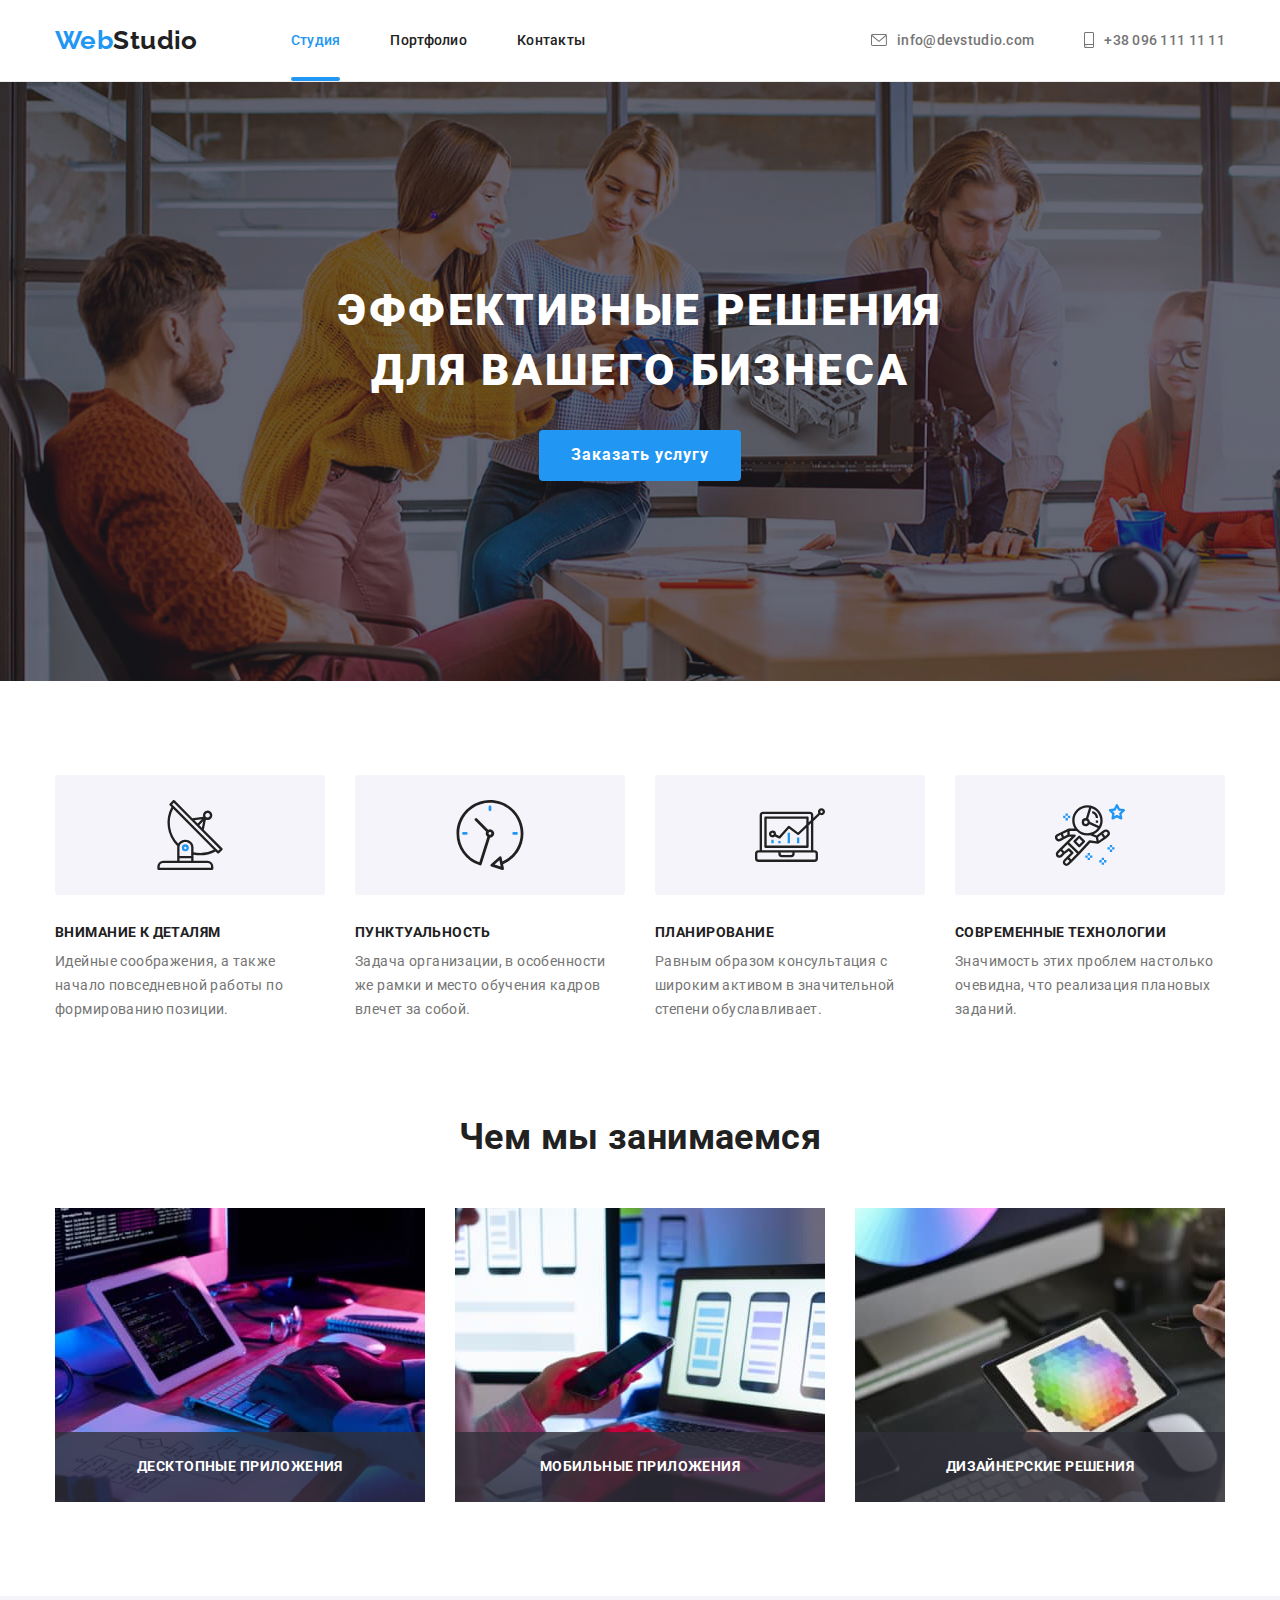
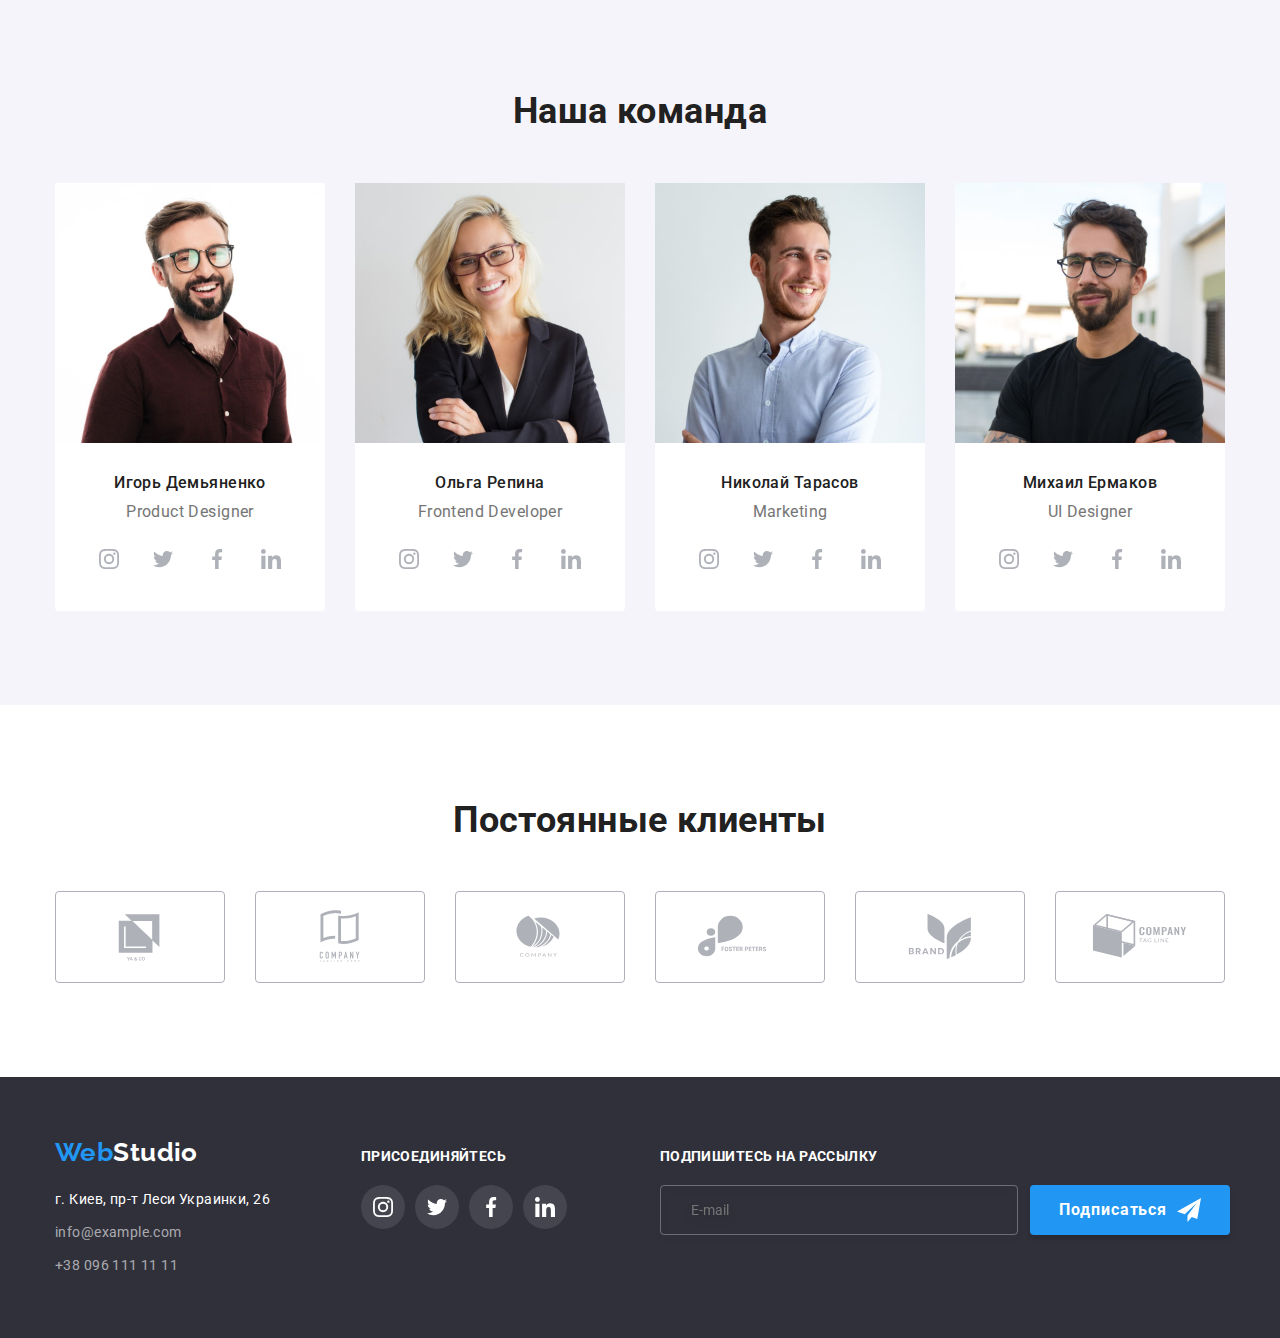
==== index.html @ add2d368 "add changes" ====
<!DOCTYPE html>
<html lang="ru">
	<head>
		<meta charset="UTF-8" />
		<meta http-equiv="X-UA-Compatible" content="IE=edge" />
		<meta name="viewport" content="width=device-width, initial-scale=1.0" />
		<title>WebStudio</title>

		<!-- Шрифти -->

		<link rel="preconnect" href="https://fonts.googleapis.com" />
		<link rel="preconnect" href="https://fonts.gstatic.com" crossorigin />
		<link
			href="https://fonts.googleapis.com/css2?family=Raleway:wght@700&family=Roboto:wght@400;500;700;900&display=swap"
			rel="stylesheet"
		/>
		<!--Нормалізація стилів  -->

		<link
			rel="stylesheet"
			href="https://cdnjs.cloudflare.com/ajax/libs/modern-normalize/1.1.0/modern-normalize.min.css"
		/>

		<!-- Кастомні стилі -->

		<link rel="stylesheet" href="./css/styles.css" />
	</head>

	<body>
		<!-- Шапка сторінки -->

		<header class="header">
			<div class="container header-container">
				<nav class="header-nav">
					<!-- Логотип -->

					<a class="logo link" href="./index.html"><span class="logo-accent">Web</span>Studio</a>

					<!-- Навігація на інші сторінки -->

					<ul class="nav-list list">
						<li class="nav-item">
							<a class="header-link current-link link" href="./index.html">Студия</a>
						</li>
						<li class="nav-item">
							<a class="header-link link" href="./portfolio.html">Портфолио</a>
						</li>
						<li class="nav-item">
							<a class="header-link link" href="Контакты">Контакты</a>
						</li>
					</ul>
				</nav>

				<!-- Контакти -->

				<ul class="contacts-list list">
					<li class="contacts-list-item">
						<a class="contact-link link" href="mailto:info@devstudio.com">
							<svg class="icon-mail">
								<use href="./images/icons.svg#icon-envelope"></use>
							</svg>
							info@devstudio.com
						</a>
					</li>
					<li class="contacts-list-item">
						<a class="contact-link link" href="tel:+380961111111">
							<svg class="icon-phone">
								<use href="./images/icons.svg#icon-smartphone"></use>
							</svg>
							+38 096 111 11 11
						</a>
					</li>
				</ul>
			</div>
		</header>

		<!-- Унікальний контент сторінки -->

		<main>
			<!-- Секція Герой -->

			<section class="section hero">
				<div class="container">
					<h1 class="hero-title">Эффективные решения для вашего бизнеса</h1>
					<button class="hero-button" type="button" data-modal-open>Заказать услугу</button>
				</div>
			</section>

			<!--Секція Переваги -->

			<section class="section benefits">
				<div class="container">
					<h2 class="visually-hidden">Преимущества</h2>
					<ul class="benefits-list card-set list">
						<li class="benefits-list-item card-set-item icon-antenna">
							<h3 class="benefits-title">Внимание к деталям</h3>
							<p class="benefits-text">
								Идейные соображения, а также начало повседневной работы по формированию позиции.
							</p>
						</li>
						<li class="benefits-list-item card-set-item icon-clock">
							<h3 class="benefits-title">Пунктуальность</h3>
							<p class="benefits-text">
								Задача организации, в особенности же рамки и место обучения кадров влечет за собой.
							</p>
						</li>
						<li class="benefits-list-item card-set-item icon-diagram">
							<h3 class="benefits-title">Планирование</h3>
							<p class="benefits-text">
								Равным образом консультация с широким активом в значительной степени обуславливает.
							</p>
						</li>
						<li class="benefits-list-item card-set-item icon-astronaut">
							<h3 class="benefits-title">Современные технологии</h3>
							<p class="benefits-text">
								Значимость этих проблем настолько очевидна, что реализация плановых заданий.
							</p>
						</li>
					</ul>
				</div>
			</section>

			<!--Секція Наша робота -->

			<section class="section job">
				<div class="container">
					<h2 class="section-title">Чем мы занимаемся</h2>
					<ul class="job-list card-set list">
						<li class="job-list-item card-set-item">
							<div class="job-card">
								<img src="./images/job/img.jpg" alt="Верстка" width="370" height="294" />
								<p class="title">Десктопные приложения</p>
							</div>
						</li>
						<li class="job-list-item card-set-item">
							<div class="job-card">
								<img src="./images/job/img-1.jpg" alt="Дизайн" width="370" height="294" />
								<p class="title">Мобильные приложения</p>
							</div>
						</li>
						<li class="job-list-item card-set-item">
							<div class="job-card">
								<img src="./images/job/img-2.jpg" alt="Оформление" width="370" height="294" />
								<p class="title">Дизайнерские решения</p>
							</div>
						</li>
					</ul>
				</div>
			</section>

			<!-- Секція Наша команда -->

			<section class="section team">
				<div class="container">
					<h2 class="section-title">Наша команда</h2>
					<ul class="team-list card-set list">
						<li class="team-list-item card-set-item">
							<div class="card">
								<img class="team-img" src="./images/teams/img-3.jpg" alt="Игорь Демьяненко" width="270" height="260" />
								<div class="card-content">
									<h3 class="team-member">Игорь Демьяненко</h3>
									<p class="team-position">Product Designer</p>
									<ul class="networks-list list">
										<li class="networks-item">
											<a
												class="social-link link"
												href="https://www.instagram.com"
												aria-label="instagram"
												target="_blank"
												rel="noreferrer noopener"
											>
												<svg class="social-icon" width="20" height="20">
													<use href="./images/icons.svg#icon-instagram"></use>
												</svg>
											</a>
										</li>
										<li class="networks-item">
											<a
												class="social-link link"
												href="https://www.twitter.com"
												aria-label="twitter"
												target="_blank"
												rel="noreferrer noopener"
											>
												<svg class="social-icon" width="20" height="20">
													<use href="./images/icons.svg#icon-twitter"></use>
												</svg>
											</a>
										</li>
										<li class="networks-item">
											<a
												class="social-link link"
												href="https://www.facebook.com"
												aria-label="facebook"
												target="_blank"
												rel="noreferrer noopener"
											>
												<svg class="social-icon" width="20" height="20">
													<use href="./images/icons.svg#icon-facebook"></use>
												</svg>
											</a>
										</li>
										<li class="networks-item">
											<a
												class="social-link link"
												href="https://www.linkedin.com"
												aria-label="linkedin"
												target="_blank"
												rel="noreferrer noopener"
											>
												<svg class="social-icon" width="20" height="20">
													<use href="./images/icons.svg#icon-linkedin"></use>
												</svg>
											</a>
										</li>
									</ul>
								</div>
							</div>
						</li>

						<li class="team-list-item card-set-item">
							<div class="card">
								<div class="card-photo">
									<img src="./images/teams/img-4.jpg" alt="Ольга Репина" width="270" height="260" />
								</div>
								<div class="card-content">
									<h3 class="team-member">Ольга Репина</h3>
									<p class="team-position">Frontend Developer</p>
									<ul class="networks-list list">
										<li class="networks-item">
											<a
												class="social-link link"
												href="https://www.instagram.com"
												aria-label="instagram"
												target="_blank"
												rel="noreferrer noopener"
											>
												<svg class="social-icon" width="20" height="20">
													<use href="./images/icons.svg#icon-instagram"></use>
												</svg>
											</a>
										</li>
										<li class="networks-item">
											<a
												class="social-link link"
												href="https://www.twitter.com"
												aria-label="twitter"
												target="_blank"
												rel="noreferrer noopener"
											>
												<svg class="social-icon" width="20" height="20">
													<use href="./images/icons.svg#icon-twitter"></use>
												</svg>
											</a>
										</li>
										<li class="networks-item">
											<a
												class="social-link link"
												href="https://www.facebook.com"
												aria-label="facebook"
												target="_blank"
												rel="noreferrer noopener"
											>
												<svg class="social-icon" width="20" height="20">
													<use href="./images/icons.svg#icon-facebook"></use>
												</svg>
											</a>
										</li>
										<li class="networks-item">
											<a
												class="social-link link"
												href="https://www.linkedin.com"
												aria-label="linkedin"
												target="_blank"
												rel="noreferrer noopener"
											>
												<svg class="social-icon" width="20" height="20">
													<use href="./images/icons.svg#icon-linkedin"></use>
												</svg>
											</a>
										</li>
									</ul>
								</div>
							</div>
						</li>

						<li class="team-list-item card-set-item">
							<div class="card">
								<div class="card-photo">
									<img src="./images/teams/img-5.jpg" alt="Николай Тарасов" width="270" height="260" />
								</div>
								<div class="card-content">
									<h3 class="team-member">Николай Тарасов</h3>
									<p class="team-position">Marketing</p>
									<ul class="networks-list list">
										<li class="networks-item">
											<a
												class="social-link link"
												href="https://www.instagram.com"
												aria-label="instagram"
												target="_blank"
												rel="noreferrer noopener"
											>
												<svg class="social-icon" width="20" height="20">
													<use href="./images/icons.svg#icon-instagram"></use>
												</svg>
											</a>
										</li>
										<li class="networks-item">
											<a
												class="social-link link"
												href="https://www.twitter.com"
												aria-label="twitter"
												target="_blank"
												rel="noreferrer noopener"
											>
												<svg class="social-icon" width="20" height="20">
													<use href="./images/icons.svg#icon-twitter"></use>
												</svg>
											</a>
										</li>
										<li class="networks-item">
											<a
												class="social-link link"
												href="https://www.facebook.com"
												aria-label="facebook"
												target="_blank"
												rel="noreferrer noopener"
											>
												<svg class="social-icon" width="20" height="20">
													<use href="./images/icons.svg#icon-facebook"></use>
												</svg>
											</a>
										</li>
										<li class="networks-item">
											<a
												class="social-link link"
												href="https://www.linkedin.com"
												aria-label="linkedin"
												target="_blank"
												rel="noreferrer noopener"
											>
												<svg class="social-icon" width="20" height="20">
													<use href="./images/icons.svg#icon-linkedin"></use>
												</svg>
											</a>
										</li>
									</ul>
								</div>
							</div>
						</li>

						<li class="team-list-item card-set-item">
							<div class="card">
								<div class="card-photo">
									<img src="./images/teams/img-6.jpg" alt="Михаил Ермаков" width="270" height="260" />
								</div>
								<div class="card-content">
									<h3 class="team-member">Михаил Ермаков</h3>
									<p class="team-position">UI Designer</p>
									<ul class="networks-list list">
										<li class="networks-item">
											<a
												class="social-link link"
												href="https://www.instagram.com"
												aria-label="instagram"
												target="_blank"
												rel="noreferrer noopener"
											>
												<svg class="social-icon" width="20" height="20">
													<use href="./images/icons.svg#icon-instagram"></use>
												</svg>
											</a>
										</li>
										<li class="networks-item">
											<a
												class="social-link link"
												href="https://www.twitter.com"
												aria-label="twitter"
												target="_blank"
												rel="noreferrer noopener"
											>
												<svg class="social-icon" width="20" height="20">
													<use href="./images/icons.svg#icon-twitter"></use>
												</svg>
											</a>
										</li>
										<li class="networks-item">
											<a
												class="social-link link"
												href="https://www.facebook.com"
												aria-label="facebook"
												target="_blank"
												rel="noreferrer noopener"
											>
												<svg class="social-icon" width="20" height="20">
													<use href="./images/icons.svg#icon-facebook"></use>
												</svg>
											</a>
										</li>
										<li class="networks-item">
											<a
												class="social-link link"
												href="https://www.linkedin.com"
												aria-label="linkedin"
												target="_blank"
												rel="noreferrer noopener"
											>
												<svg class="social-icon" width="20" height="20">
													<use href="./images/icons.svg#icon-linkedin"></use>
												</svg>
											</a>
										</li>
									</ul>
								</div>
							</div>
						</li>
					</ul>
				</div>
			</section>
		</main>

		<!-- Секція Постійні клієнти -->

		<section class="section clients">
			<div class="container">
				<h2 class="section-title">Постоянные клиенты</h2>
				<ul class="clients-list card-set list">
					<li class="clients-list-item card-set-item">
						<a class="clients-link link" href="">
							<svg class="clients-icon" width="106px" height="60px">
								<use href="./images/icons.svg#icon-Logo"></use>
							</svg>
						</a>
					</li>
					<li class="clients-list-item card-set-item">
						<a class="clients-link link" href="">
							<svg class="clients-icon" width="106px" height="60px">
								<use href="./images/icons.svg#icon-Logo-1"></use>
							</svg>
						</a>
					</li>
					<li class="clients-list-item card-set-item">
						<a class="clients-link link" href="">
							<svg class="clients-icon" width="106px" height="60px">
								<use href="./images/icons.svg#icon-Logo-2"></use>
							</svg>
						</a>
					</li>
					<li class="clients-list-item card-set-item">
						<a class="clients-link link" href="">
							<svg class="clients-icon" width="106px" height="60px">
								<use href="./images/icons.svg#icon-Logo-3"></use>
							</svg>
						</a>
					</li>
					<li class="clients-list-item card-set-item">
						<a class="clients-link link" href="">
							<svg class="clients-icon" width="106px" height="60px">
								<use href="./images/icons.svg#icon-Logo-4"></use>
							</svg>
						</a>
					</li>
					<li class="clients-list-item card-set-item">
						<a class="clients-link link" href="">
							<svg class="clients-icon" width="106px" height="60px">
								<use href="./images/icons.svg#icon-Logo-5"></use>
							</svg>
						</a>
					</li>
				</ul>
			</div>
		</section>

		<!-- Підвал -->

		<footer class="footer">
			<div class="container footer-container">
				<div class="address-container">
					<a class="logo link" href="./index.html"><span class="logo-accent">Web</span>Studio</a>

					<!-- Адреса -->

					<address>
						<ul class="footer-list link">
							<li class="footer-list-item">
								<a class="address map link" href="https://bit.ly/3pXMvUd" target="_blank" rel="noopener noreferrer"
									>г. Киев, пр-т Леси Украинки, 26</a
								>
							</li>

							<!-- Контакти -->

							<li class="footer-list-item">
								<a class="address-contact link" href="mailto:info@devstudio.com">info@example.com</a>
							</li>
							<li class="footer-list-item">
								<a class="address-contact link" href="tel:+380961111111">+38 096 111 11 11</a>
							</li>
						</ul>
					</address>
				</div>

				<div class="social-container">
					<p class="footer-title">присоединяйтесь</p>
					<ul class="networks-list list">
						<li class="networks-item">
							<a
								class="footer-social-link link"
								href="https://www.instagram.com"
								aria-label="instagram"
								target="_blank"
								rel="noreferrer noopener"
							>
								<svg class="footer-social-icon" width="20" height="20">
									<use href="./images/icons.svg#icon-instagram"></use>
								</svg>
							</a>
						</li>
						<li class="networks-item">
							<a
								class="footer-social-link link"
								href="https://www.twitter.com"
								aria-label="twitter"
								target="_blank"
								rel="noreferrer noopener"
							>
								<svg class="footer-social-icon" width="20" height="20">
									<use href="./images/icons.svg#icon-twitter"></use>
								</svg>
							</a>
						</li>
						<li class="networks-item">
							<a
								class="footer-social-link link"
								href="https://www.facebook.com"
								aria-label="facebook"
								target="_blank"
								rel="noreferrer noopener"
							>
								<svg class="footer-social-icon" width="20" height="20">
									<use href="./images/icons.svg#icon-facebook"></use>
								</svg>
							</a>
						</li>
						<li class="networks-item">
							<a
								class="footer-social-link link"
								href="https://www.linkedin.com"
								aria-label="linkedin"
								target="_blank"
								rel="noreferrer noopener"
							>
								<svg class="footer-social-icon" width="20" height="20">
									<use href="./images/icons.svg#icon-linkedin"></use>
								</svg>
							</a>
						</li>
					</ul>
				</div>

				<!-- Форма -->

				<form class="footer-form">
					<label for="email">
						<span class="label-title">Подпишитесь на рассылку</span>
					</label>
					<div class="subscribe">
						<input type="email" name="email" id="email" placeholder="E-mail" required class="footer-input" />

						<button type="submit" class="button-submit">
							Подписаться
							<svg class="icon-send" width="24px" height="24px">
								<use href="./images/icons.svg#icon-send"></use>
							</svg>
						</button>
					</div>
				</form>
			</div>
		</footer>

		<!-- Модальне вікно -->

		<div class="backdrop is-hidden" data-modal>
			<div class="modal">
				<button class="modal-close-btn" type="button" data-modal-close>
					<svg width="18" height="18">
						<use href="./images/icons.svg#close-button"></use>
					</svg>
				</button>

				<!-- Форма -->

				<form class="form-action" autocomplete="on">
					<strong class="form-title">Оставьте свои данные, мы вам перезвоним</strong>
					<ul class="form-list list">
						<li class="form-item">
							<label for="name"><span class="label">Имя</span></label>
							<input type="text" name="name" id="name" class="input" required autofocus />
							<svg class="input-icon"><use href="./images/icons.svg#icon-person"></use></svg>
						</li>
						<li class="form-item">
							<label for="tel"><span class="label">Телефон</span></label>
							<input type="tel" name="tel" id="tel" class="input" required />
							<svg class="input-icon"><use href="./images/icons.svg#icon-phone"></use></svg>
						</li>
						<li class="form-item">
							<label for="mail"><span class="label">Почта</span></label>
							<input type="email" name="email" id="mail" class="input" required />
							<svg class="input-icon"><use href="./images/icons.svg#icon-email"></use></svg>
						</li>
						<li class="form-item">
							<label for="comment"><span class="label">Комментарий</span></label>
							<textarea name="comment" id="comment" cols="30" rows="10" placeholder="Введите текст"></textarea>
						</li>
					</ul>
					<label class="label-check">
						<input type="checkbox" name="agreement" class="checkbox" required /><span class="agree"
							>Соглашаюсь с рассылкой и принимаю</span
						><a class="agreement-link link" href="">Условия договора</a>
					</label>
					<button type="submit" class="submit-button">Отправить</button>
				</form>
			</div>
		</div>

		<!-- Підключення скрипта -->

		<script src="./js/modal.js"></script>
	</body>
</html>
---- css/styles.css ----
:root {

    /* Кольори тексту */
    --primary-text-color: #757575;
    --title-text-color: #212121;
    --secondary-title-color: #ffffff;
    --footer-text-color: rgba(255, 255, 255, 0.6);
    /* Кольори фону */
    --background-color: #ffffff;
    --secondary-background-color: #f5f4fa;
    --third-background-color: #2f303a;

    /* Акцентні кольори */
    --accent-color: #2196f3;
    --accent-color-focus: #188ce8;

    /* Інше */

    --items: 4;
    --indent: 30px;
    
}


body {
    background-color: var(--background-color);
    color: var(--primary-text-color);

    font-size: 14px;
    font-family: 'Roboto', sans-serif;
    letter-spacing: 0.03em;

}

.container {
    margin-left: auto;
    margin-right: auto;
    padding-left: 15px;
    padding-right: 15px;
    width: 1200px;


}

.section {
    padding-top: 94px;
    padding-bottom: 94px;
}

.link {
    text-decoration: none;
}

.list,
.footer-list {
    margin: 0;
    padding: 0;

    list-style: none;
}

.visually-hidden {
    position: absolute;
    width: 1px;
    height: 1px;
    margin: -1px;
    border: 0;
    padding: 0;

    white-space: nowrap;
    clip-path: inset(100%);
    clip: rect(0 0 0 0);
    overflow: hidden;
}

/* reset */

h1,
h2,
h3,
p {
    margin-top: 0;
    margin-bottom: 0;
}


img {
    display: block;
    max-width: 100%;
    height: auto;
}


/* Сітка із застосуванням Flex-box */

.card-set {
    display: flex;
    flex-wrap: wrap;
    margin: calc(-1 * var(--indent) / 2);
}

.card-set-item {
    margin: calc(var(--indent) / 2);
    flex-basis: calc((100% - (var(--indent))*var(--items)) / var(--items));
}


/* Шапка сторінки */

.header-container {
    display: flex;
    align-items: center;
}


.header {
    background-color: var(--background-color);
    outline: 1px solid #ECECEC;
}

.logo {
    margin-right: 93px;
    color: var(--title-text-color);

    font-family: 'Raleway', sans-serif;
    font-weight: 700;
    font-size: 26px;
    line-height: 1.2;
}

.logo-accent {
    color: var(--accent-color);
}

/* Навігація на інші сторінки */

.header-nav {
    display: flex;
    align-items: center;
}

.nav-list {
    display: flex;
}

.nav-item:not(:last-child) {
    margin-right: 50px;
}

.header-link {
    display: block;
    padding-top: 32px;
    padding-bottom: 32px;
    color: var(--title-text-color);
    font-weight: 500;
    line-height: 1.2;
    letter-spacing: 0.02em;

    transition-property: color;
    transition-duration: 250ms;
    transition-timing-function: cubic-bezier(0.4, 0, 0.2, 1);
}

.header-link:hover,
.header-link:focus {
    color: var(--accent-color);
}

/* АКЦЕНТНІ ЛІНІЇ */


.current-link {
    position: relative;
    display: flex;
    align-items: center;
    color: var(--accent-color);
}

.current-link::before {
    content: '';
    position: absolute;
    display: inline-block;
    left: 0;
    bottom: 0;
    width: 100%;
    height: 4px;

    background-color: var(--accent-color);
    border-radius: 2px;
}

/* Контакти */

.contacts-list {
    display: flex;
    margin-left: auto;
}

.contacts-list-item:not(:last-child) {
    margin-right: 50px;
}

.contact-link {
    display: flex;
    align-items: center;
    padding-top: 32px;
    padding-bottom: 32px;

    color: var(--primary-text-color);
    font-weight: 500;
    line-height: 1.2;
    letter-spacing: 0.02em;
    color: var(--primary-text-color);

    transition-property: color;
    transition-duration: 250ms;
    transition-timing-function: cubic-bezier(0.4, 0, 0.2, 1);
}

.contact-link:hover,
.contact-link:focus {
    color: var(--accent-color);
}

.icon-mail {
    margin-right: 10px;
    width: 16px;
    height: 12px;
    fill: currentColor;
}

.icon-phone {
    margin-right: 10px;
    width: 10px;
    height: 16px;
    fill: currentColor;
}

/* Унікальний контент сторінки(main) */

/* Секція Герой */

.section.hero {

    max-width: 1600px;
    margin-left: auto;
    margin-right: auto;
    background-size: cover;
    background-repeat: no-repeat;
    background-image: linear-gradient(to right, rgba(47, 48, 58, 0.4), rgba(47, 48, 58, 0.4)), url('../images/hero/Img.jpg');

    padding: 200px 0;
    background-color: var(--third-background-color);
    text-align: center;
}

.hero-title {
    margin-bottom: 30px;
    margin-left: auto;
    margin-right: auto;
    width: 696px;

    color: var(--secondary-title-color);
    font-weight: 900;
    font-size: 44px;
    line-height: 1.36;
    text-align: center;
    letter-spacing: 0.06em;
    text-transform: uppercase;
}

.hero-button {
    display: inline-block;
    border: none;
    border-radius: 4px;
    padding: 10px 32px;
    min-width: 200px;

    font-family: inherit;
    color: var(--secondary-title-color);
    background-color: var(--accent-color);
    cursor: pointer;
    font-weight: 700;
    font-size: 16px;
    line-height: 1.88;
    align-items: center;
    text-align: center;
    letter-spacing: 0.06em;

    transition-property: color, background-color;
    transition-duration: 250ms;
    transition-timing-function: cubic-bezier(0.4, 0, 0.2, 1);
}

.hero-button:hover,
.hero-button:focus {
    background-color: var(--accent-color-focus);
}



/* Секція Переваги */

.benefits-list-item::before {
    display: block;
    content: '';
    background-position: center;
    background-repeat: no-repeat;
    height: 120px;
    background-color: #F5F4FA;
    border-radius: 4px;
    margin-bottom: 30px;
}

.benefits-list-item.icon-antenna::before {
    background-image: url(../images/icons/antenna.svg);
}

.benefits-list-item.icon-clock::before {
    background-image: url(../images/icons/clock.svg);
}

.benefits-list-item.icon-diagram::before {
    background-image: url(../images/icons/diagram.svg);
}

.benefits-list-item.icon-astronaut::before {
    background-image: url(../images/icons/astronaut.svg);
}

.benefits-title {
    margin-bottom: 10px;

    color: var(--title-text-color);
    font-size: 14px;
    line-height: 1.14;
    text-transform: uppercase;
}

.benefits-text {

    line-height: 1.71;
}

/* Секція Наша робота */

.section.job {
    padding-top: 0;
}


.section-title {
    margin-bottom: 50px;

    color: var(--title-text-color);
    font-size: 36px;
    line-height: 1.17;
    text-align: center;
}

.job-list {
    --items: 3;
}

/* ЯРЛИКИ */

.job-card{
    position: relative;
    z-index: -1;
}


.title {
    position: absolute;
    display: flex;
    align-items: center;
    justify-content: center;
    bottom: 0px;
    width: 100%;
    padding-top: 27px;
    padding-bottom: 27px;
    background-color: rgba(47, 48, 58, 0.8);

    font-weight: 700;
    line-height: 1.14;
    text-transform: uppercase;
    color: var(--secondary-title-color);
}


/* Секція Наша команда */

.section.team {
    background-color: var(--secondary-background-color);
}


.team-list-item {

    text-align: center;
}

.card {

    background-color: var(--secondary-title-color);
    box-shadow: 0px 1px 3px rgba(0, 0, 0, 0.12), 0px 1px 1px rgba(0, 0, 0, 0.14),
    px 2px 1px rgba(0, 0, 0, 0.2);
    border-radius: 0px 0px 4px 4px;
}

.card-content {

    padding: 30px 0;
}

.team-member {
    margin-bottom: 10px;

    color: var(--title-text-color);
    font-weight: 500;
    font-size: 16px;
    line-height: 1.19;
}

.team-position {
    margin-bottom: 16px;

    font-size: 16px;
    line-height: 1.19;
}

.networks-list {
    display: flex;

    justify-content: center;
    gap: 10px;
}

.social-link {
    display: flex;
    align-items: center;
    justify-content: center;
    border-radius: 50%;
    width: 44px;
    height: 44px;
    color: #afb1b8;

    transition-property: color, background-color;
    transition-duration: 250ms;
    transition-timing-function: cubic-bezier(0.4, 0, 0.2, 1);
}

.social-link:hover,
.social-link:focus {
    background-color: var(--accent-color);
    color: #ffffff;
}

.social-icon {
    fill: currentColor;
}



/* Cекція Постійні клієнти */

.clients-list {
    --items: 6;
}

.clients-link {
    display: flex;
    align-items: center;
    justify-content: center;
    width: 170px;
    height: 92px;
    color: #afb1b8;
    border: 1px solid #afb1b8;
    border-radius: 4px;

    transition-property: color, border-color;
    transition-duration: 250ms;
    transition-timing-function: cubic-bezier(0.4, 0, 0.2, 1);
}

.clients-link:hover,
.clients-link:focus {
    color: var(--accent-color);
    border: 1px solid var(--accent-color);
}

.clients-icon {
    fill: currentColor;
}

/* Підвал */

.footer {
    padding: 60px 0;
    background-color: var(--third-background-color);
}

.footer-container {
    display: flex;
    align-items: baseline;
}


.social-container {
    display: inline-block;
    margin-left: 70px;
}


.footer-form {
    margin-left: 93px;
}

.footer .logo {
    display: block;
    margin-bottom: 20px;

    color: var(--secondary-title-color);
}

/* Адреса */

.footer-list-item:not(:last-child) {
    margin-bottom: 9px;
}

.address.map {
    color: var(--secondary-title-color);
    font-style: normal;
    line-height: 1.71;
}

.address-contact {
    color: var(--footer-text-color);

    font-style: normal;
    line-height: 1.71;

    transition-property: color;
    transition-duration: 250ms;
    transition-timing-function: cubic-bezier(0.4, 0, 0.2, 1);
}

.address-contact:hover,
.address-contact:focus {
    color: var(--accent-color);
}

.footer-title {

    margin-bottom: 20px;
    font-weight: 700;
    line-height: 1.14;
    text-transform: uppercase;
    color: var(--secondary-title-color);
}


.footer-social-link {

    display: flex;
    align-items: center;
    justify-content: center;
    width: 44px;
    height: 44px;

    background-color: rgba(255, 255, 255, 0.1);
    color: #FFFFFF;
    border-radius: 50%;

    transition-property: background-color;
    transition-duration: 250ms;
    transition-timing-function: cubic-bezier(0.4, 0, 0.2, 1);
}

.footer-social-link:hover,
.footer-social-link:focus {
    background-color: var(--accent-color);
}

.footer-social-icon {
    fill: currentColor;
}

/* Форма */

.subscribe {
    display: flex;
}


.label-title {
    display: block;
    margin-bottom: 20px;

    font-weight: 700;
    line-height: 1.14;
    text-transform: uppercase;

    color: var(--secondary-title-color);
}

.footer-input {
    padding-left: 30px;
    background-color: inherit;

    width: 358px;
    height: 50px;

    /* color: #FFFFFF; */
    border: 1px solid rgba(255, 255, 255, 0.3);
    filter: drop-shadow(0px 4px 4px rgba(0, 0, 0, 0.15));
    border-radius: 4px;
}

.button-submit {
    display: inline-flex;
    align-items: center;
    text-align: center;

    margin-left: 12px;
    padding: 10px 29px;
    border-radius: 4px;
    border: none;
    min-width: 200px;


    color: var(--secondary-title-color);
    background-color: var(--accent-color);
    box-shadow: 0px 4px 4px rgba(0, 0, 0, 0.15);

    cursor: pointer;

    font-family: inherit;
    font-weight: 700;
    font-size: 16px;
    line-height: 1.88;
    letter-spacing: 0.06em;
}

.icon-send {
    margin-left: 10px;
    fill: currentColor;
}


/* Модальне вікно */

.backdrop {
    position: fixed;
    top: 0;
    left: 0;
    width: 100%;
    height: 100%;
    background-color: rgba(0, 0, 0, 0.2);
    opacity: 1;
    visibility: visible;
    pointer-events: initial;

    transition-property: opacity, visibility;
    transition-duration: 250ms;
    transition-timing-function: cubic-bezier(0.4, 0, 0.2, 1);

}

.backdrop.is-hidden {
    opacity: 0;
    pointer-events: none;
    visibility: hidden;
}

.modal {
    position: absolute;
    top: 50%;
    left: 50%;
    transform: translate(-50%, -50%);
    width: 528px;
    height: 581px;
    background-color: var(--background-color);
    box-shadow: 0px 1px 3px rgba(0, 0, 0, 0.12), 0px 1px 1px rgba(0, 0, 0, 0.14), 0px 2px 1px rgba(0, 0, 0, 0.2);
    border-radius: 4px;
}

.modal-close-btn {
    position: absolute;
    display: flex;
    align-items: center;
    justify-content: center;
    width: 30px;
    height: 30px;
    border-radius: 50%;
    border: 0;
    padding: 0;
    right: 8px;
    top: 8px;
    background-color: transparent;
    border: 1px solid rgba(0, 0, 0, 0.1);
    cursor: pointer;
}


/* Форма */

.form-action {
    padding: 40px;
    display: flex;
    flex-direction: column;
    justify-content: center;
}

.form-title {
    margin-bottom: 16px;
    margin-top: 0;

    font-size: 20px;
    line-height: 1.15;
    text-align: center;

    color: var(--title-text-color);
}

.form-list {
    display: flex;
        flex-direction: column;
        margin-left: auto;
        margin-right: auto;
        margin-bottom: 20px;
        margin-top: 0;
        padding: 0;
        width: 100%;
}

.form-item {
    position: relative;
        display: flex;
        flex-direction: column;
        justify-content: center;
        padding: 0;
}

.form-item:not(:last-child) {
margin-bottom: 10px;
}

.input {
height: 40px;
    margin: 0;
    padding: 0;
    border: 1px solid rgba(33, 33, 33, 0.2);
    border-radius: 4px;
    padding-left: 35px;

    cursor: pointer;
}

.input-icon {
    position: absolute;
        top: 50%;
        left: 12px;
    
        width: 18px;
        height: 18px;
    
        transition: fill 250ms var(--timing-function)
}

.input:focus+.input-icon {
    fill: var(--accent-color);
}

.input:focus,
.form-item textarea:focus {
    outline: none;
        border: 1px solid var(--accent-color);
}

.label {
    margin-bottom: 4px;
    
        font-size: 12px;
        line-height: 1.16;
        letter-spacing: 0.01em;
    
        color: var(--primary-text-color)
}

.form-item textarea::placeholder {
    font-size: 12px;
        line-height: 1.16;
        letter-spacing: 0.01em;
    
        color: rgba(117, 117, 117, 0.5);
}

textarea {
    resize: none;
    height: 120px;
    padding: 12px 16px;

    border: 1px solid rgba(33, 33, 33, 0.2);
    border-radius: 4px;
    cursor: pointer;
}

.checkbox {
    
    position: absolute;
    width: 1px;
    height: 1px;
    margin: -1px;
    border: 0;
    padding: 0;

    white-space: nowrap;
    clip-path: inset(100%);
    clip: rect(0 0 0 0);
    overflow: hidden;
}

/* .icon-span {
    display: inline-block;
    width: 16px;
    height: 15px;

    margin-right: 7px;

    border: 2px solid var(--title-text-color);
    border-radius: 4px;
} */

/* .checkbox:checked+.icon-span {
    background-color: var(--accent-color);
    background-image: url('../images/form/icon-check.svg');
    background-size: contain;
    background-origin: border-box;
    border-color: var(--accent-color);
    background-repeat: no-repeat;
} */

.label-check {
    display: flex;
    align-items: center;
    margin-bottom: 30px;

    line-height: 1.71;
    color: var(--primary-text-color);
}

.agreement-link {
    display: inline;
    color: var(--accent-color);
    margin-left: 3px;
}

.submit-button {
    padding: 10px 55px;

    box-shadow: 0px 4px 4px rgba(0, 0, 0, 0.15);
}

/* Секція Портфоліо */

/* Кнопки */

.portfolio-list {
    display: flex;
    margin-bottom: 50px;
    justify-content: center;
}

.button-list-item:not(:last-child) {
    margin-right: 8px;
}

.button-list {
    padding: 6px 22px;
    border: none;
    border-radius: 4px;
    cursor: pointer;

    font-family: inherit;
    font-weight: 500;
    font-size: 16px;
    line-height: 1.62;

    transition-property: color, background-color, box-shadow;
    transition-duration: 250ms;
    transition-timing-function: cubic-bezier(0.4, 0, 0.2, 1);

}

.button-list:hover,
.button-list:focus {
    color: var(--secondary-title-color);
    background-color: var(--accent-color);
    box-shadow: 0px 3px 1px rgba(0, 0, 0, 0.1), 0px 1px 2px rgba(0, 0, 0, 0.08),
        0px 2px 2px rgba(0, 0, 0, 0.12);
}


.button-list.active {
    background-color: var(--accent-color);
    color: var(--secondary-title-color);
}

.projects-title {
    margin-bottom: 4px;

    color: var(--title-text-color);
    font-size: 18px;
    line-height: 2;
    letter-spacing: 0.06em;
}

.projects-text {

    color: var(--primary-text-color);
    font-size: 16px;
    line-height: 1.88;
}

.projects-list {
    --items: 3;
}

.projects-list-item {
    border: 1px solid rgba(238, 238, 238, 1);
}

.img-content {
    padding: 20px 24px;
}

.projects-link {
    display: block;

    transition-property: box-shadow;
    transition-duration: 250ms;
    transition-timing-function: cubic-bezier(0.4, 0, 0.2, 1);

}


.projects-link:hover,
.projects-link:focus {
    box-shadow: 0px 1px 1px rgba(0, 0, 0, 0.12), 0px 4px 4px rgba(0, 0, 0, 0.06),
        1px 4px 6px rgba(0, 0, 0, 0.16);
}

/* Оверлей */

.img-card {
    position: relative;
    overflow: hidden;
}

.projects-overlay {
    position: absolute;
    width: 100%;
    height: 294px;
    top: 0;
    left: 0;
    transform: translateY(100%);
    background-color: rgba(33, 150, 243, 0.9);

    transition-property: transform;
    transition-duration: 250ms;
    transition-timing-function: cubic-bezier(0.4, 0, 0.2, 1);
}

.projects-link:hover .projects-overlay {
    transform: translateY(0);
}

.overlay-text {
    display: block;
    padding-top: 63px;
    padding-right: 24px;
    padding-bottom: 63px;
    padding-left: 24px;
    font-size: 18px;
    line-height: 1.56;
    letter-spacing: 0.03em;
    color: #ffffff;
}
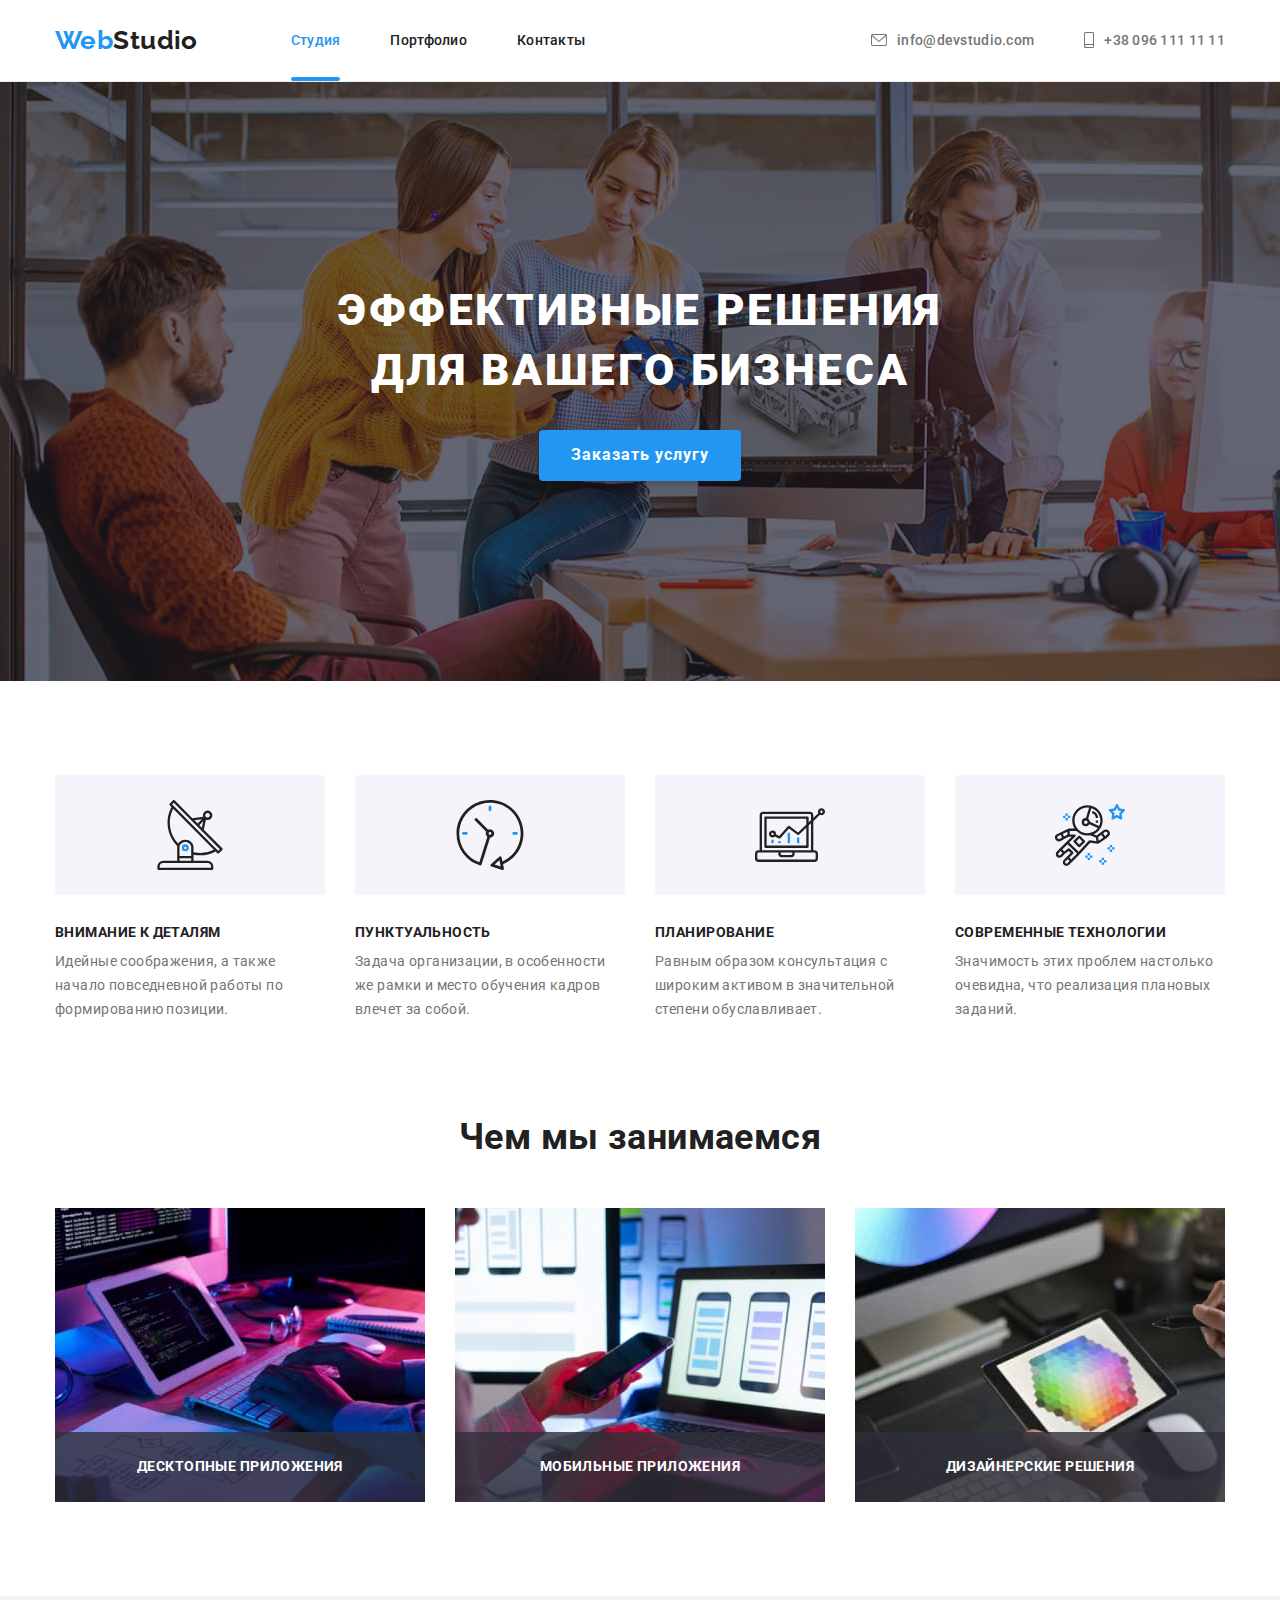
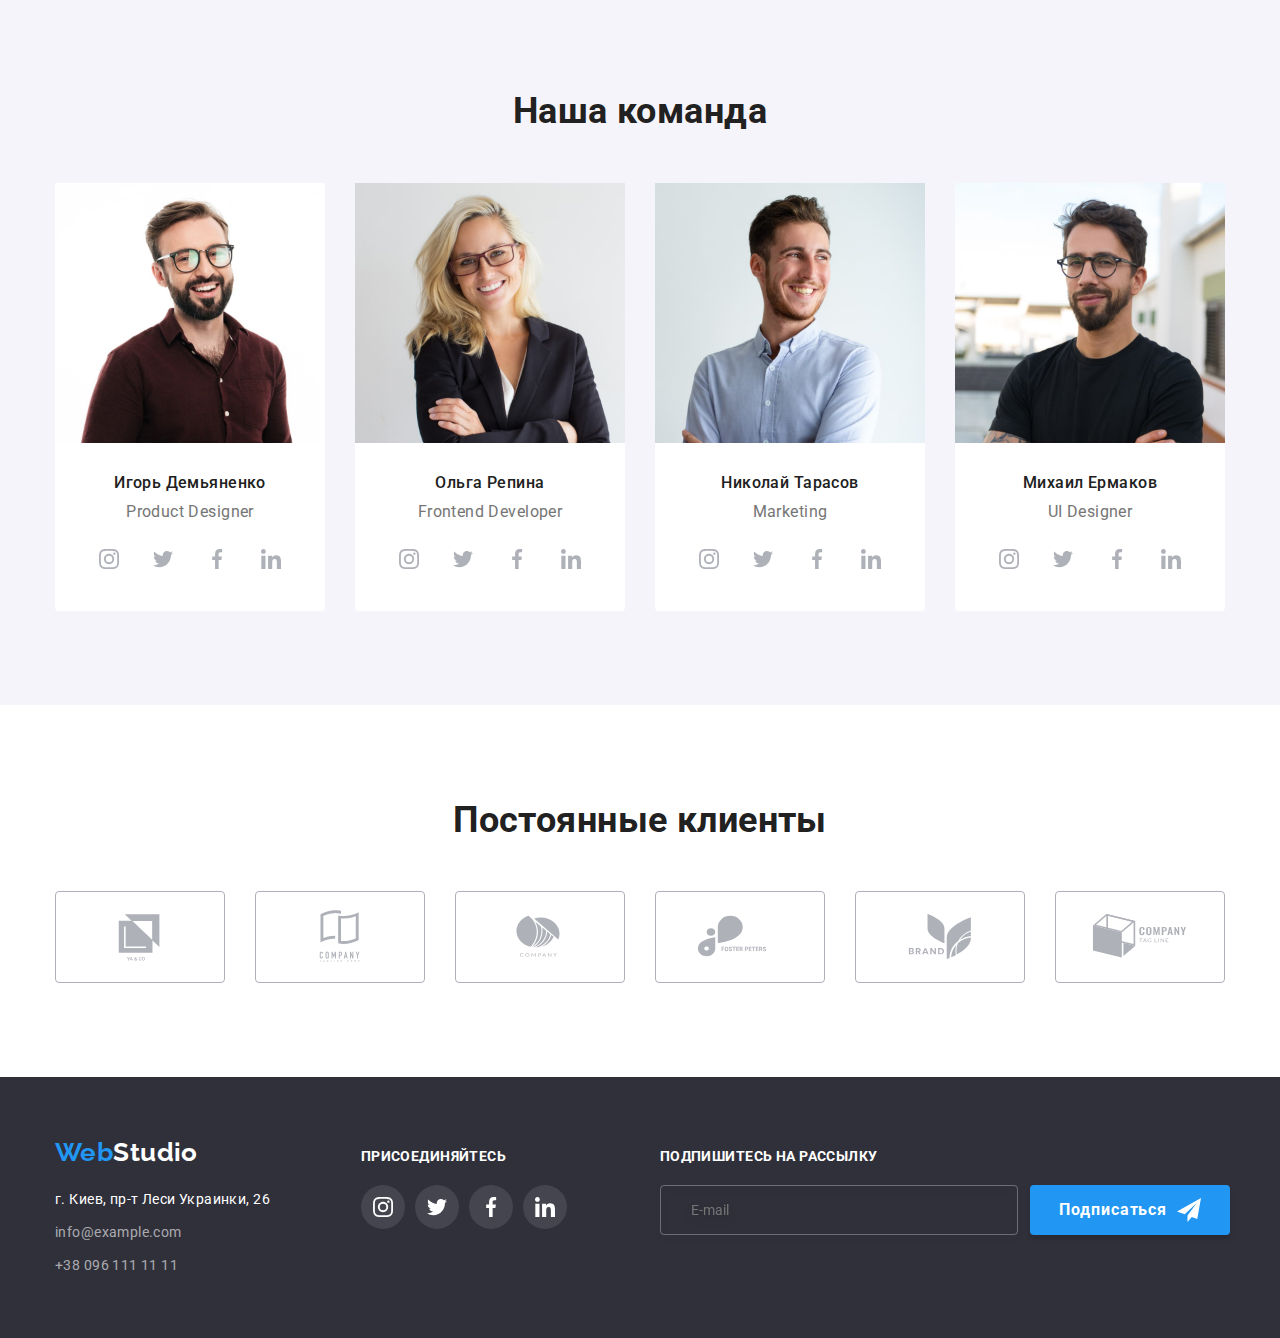
==== commit 3eb3a61b: "add changes" ====
--- a/index.html
+++ b/index.html
@@ -615,9 +615,8 @@
 						</li>
 					</ul>
 					<label class="label-check">
-						<input type="checkbox" name="agreement" class="checkbox" required /><span class="agree"
-							>Соглашаюсь с рассылкой и принимаю</span
-						><a class="agreement-link link" href="">Условия договора</a>
+						<input type="checkbox" name="agreement" class="checkbox" required /><span class="check-icon"></span
+						>Соглашаюсь с рассылкой и принимаю<a class="agreement-link" href="">Условия договора</a>
 					</label>
 					<button type="submit" class="submit-button">Отправить</button>
 				</form>
--- a/css/styles.css
+++ b/css/styles.css
@@ -12,7 +12,7 @@
 
     /* Акцентні кольори */
     --accent-color: #2196f3;
-    --accent-color-focus: #188ce8;
+    /* --accent-color-focus: #188ce8; */
 
     /* Інше */
 
@@ -279,6 +279,7 @@
     font-family: inherit;
     color: var(--secondary-title-color);
     background-color: var(--accent-color);
+    box-shadow: 0px 4px 4px rgba(0, 0, 0, 0.15);
     cursor: pointer;
     font-weight: 700;
     font-size: 16px;
@@ -286,17 +287,7 @@
     align-items: center;
     text-align: center;
     letter-spacing: 0.06em;
-
-    transition-property: color, background-color;
-    transition-duration: 250ms;
-    transition-timing-function: cubic-bezier(0.4, 0, 0.2, 1);
-}
-
-.hero-button:hover,
-.hero-button:focus {
-    background-color: var(--accent-color-focus);
-}
-
+}
 
 
 /* Секція Переваги */
@@ -570,7 +561,7 @@
     height: 44px;
 
     background-color: rgba(255, 255, 255, 0.1);
-    color: #FFFFFF;
+    color: var(--secondary-title-color);
     border-radius: 50%;
 
     transition-property: background-color;
@@ -608,11 +599,11 @@
 .footer-input {
     padding-left: 30px;
     background-color: inherit;
+    color: #FFFFFF;
 
     width: 358px;
     height: 50px;
 
-    /* color: #FFFFFF; */
     border: 1px solid rgba(255, 255, 255, 0.3);
     filter: drop-shadow(0px 4px 4px rgba(0, 0, 0, 0.15));
     border-radius: 4px;
@@ -681,6 +672,7 @@
     transform: translate(-50%, -50%);
     width: 528px;
     height: 581px;
+    padding: 40px;
     background-color: var(--background-color);
     box-shadow: 0px 1px 3px rgba(0, 0, 0, 0.12), 0px 1px 1px rgba(0, 0, 0, 0.14), 0px 2px 1px rgba(0, 0, 0, 0.2);
     border-radius: 4px;
@@ -768,6 +760,8 @@
     
         transition: fill 250ms var(--timing-function)
 }
+/* змінити fill для іконки з класом form-icon,
+коли сусідній елемент input в стані ховеру/фокусу */
 
 .input:focus+.input-icon {
     fill: var(--accent-color);
@@ -820,9 +814,9 @@
     clip-path: inset(100%);
     clip: rect(0 0 0 0);
     overflow: hidden;
-}
-
-/* .icon-span {
+} 
+
+ .icon-span {
     display: inline-block;
     width: 16px;
     height: 15px;
@@ -831,18 +825,18 @@
 
     border: 2px solid var(--title-text-color);
     border-radius: 4px;
-} */
-
-/* .checkbox:checked+.icon-span {
+}
+
+.checkbox:checked+.icon-span {
     background-color: var(--accent-color);
     background-image: url('../images/form/icon-check.svg');
     background-size: contain;
     background-origin: border-box;
     border-color: var(--accent-color);
     background-repeat: no-repeat;
-} */
-
-.label-check {
+}
+
+ .label-check {
     display: flex;
     align-items: center;
     margin-bottom: 30px;
@@ -858,10 +852,27 @@
 }
 
 .submit-button {
-    padding: 10px 55px;
-
-    box-shadow: 0px 4px 4px rgba(0, 0, 0, 0.15);
-}
+
+        display: inline-block;
+        border: none;
+        border-radius: 4px;
+        padding: 10px 55px;
+        margin: 0 auto;
+        min-width: 200px;
+    
+        font-family: inherit;
+        color: var(--secondary-title-color);
+        background-color: var(--accent-color);
+        box-shadow: 0px 4px 4px rgba(0, 0, 0, 0.15);
+        cursor: pointer;
+        font-weight: 700;
+        font-size: 16px;
+        line-height: 1.88;
+        align-items: center;
+        text-align: center;
+        letter-spacing: 0.06em;
+             
+} 
 
 /* Секція Портфоліо */
 
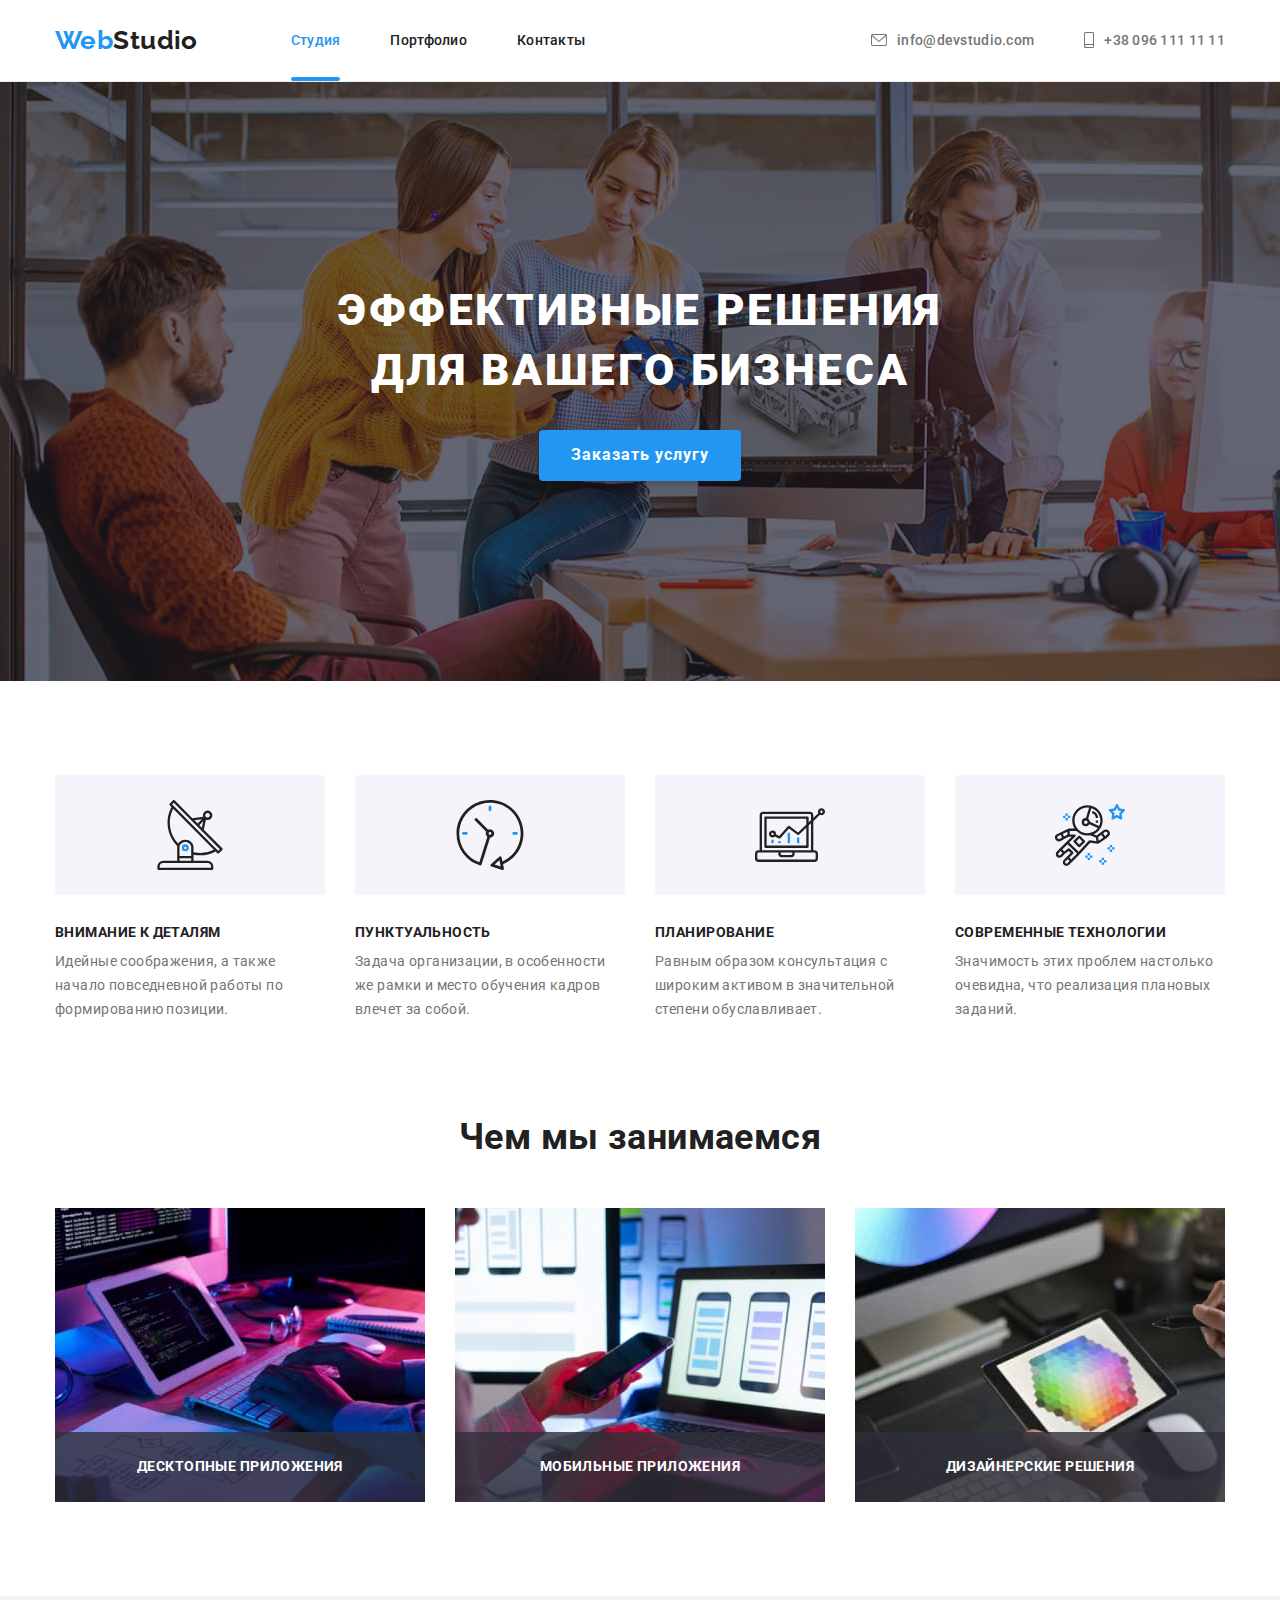
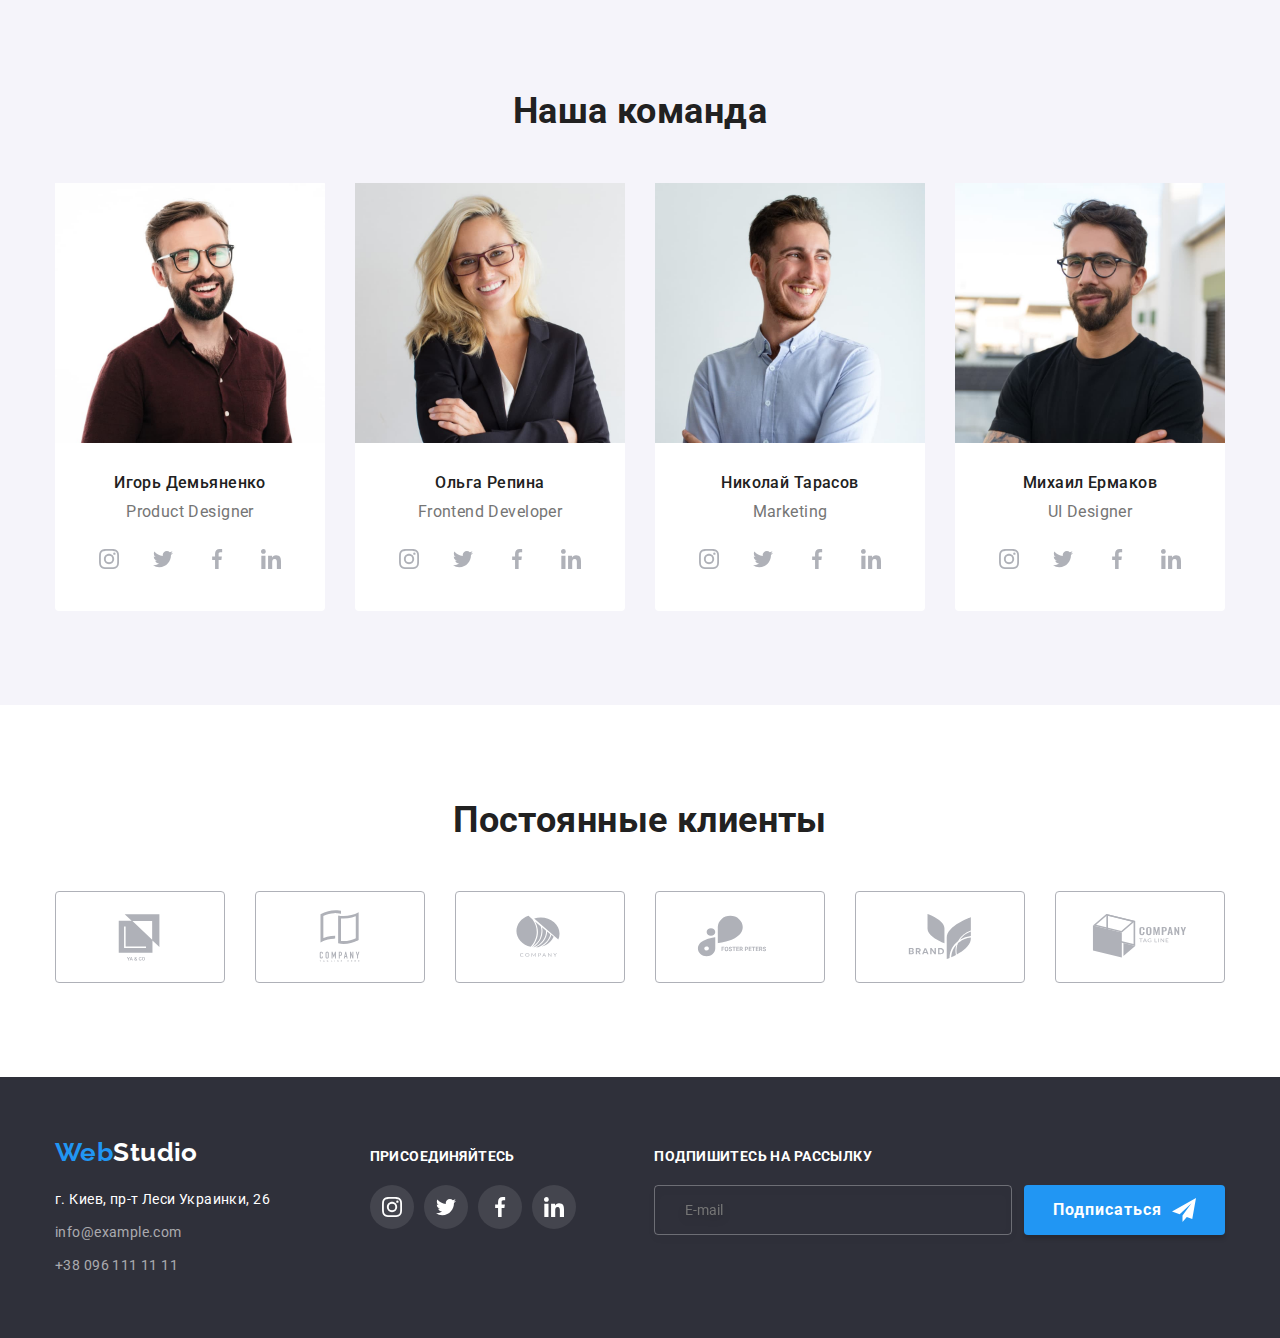
==== commit ef21a279: "add changes" ====
--- a/index.html
+++ b/index.html
@@ -559,16 +559,15 @@
 					</ul>
 				</div>
 
-				<!-- Форма -->
+				<!-- Форма футер -->
 
 				<form class="footer-form">
-					<label for="email">
-						<span class="label-title">Подпишитесь на рассылку</span>
-					</label>
-					<div class="subscribe">
-						<input type="email" name="email" id="email" placeholder="E-mail" required class="footer-input" />
-
-						<button type="submit" class="button-submit">
+					<p class="footer-form-title">Подпишитесь на рассылку</p>
+					<div class="footer-form-box">
+						<label class="footer-form-label">
+							<input type="email" name="email" class="footer-input" placeholder="E-mail" />
+						</label>
+						<button type="submit" class="footer-button-submit">
 							Подписаться
 							<svg class="icon-send" width="24px" height="24px">
 								<use href="./images/icons.svg#icon-send"></use>
@@ -584,41 +583,57 @@
 		<div class="backdrop is-hidden" data-modal>
 			<div class="modal">
 				<button class="modal-close-btn" type="button" data-modal-close>
-					<svg width="18" height="18">
-						<use href="./images/icons.svg#close-button"></use>
+					<svg class="btn-close-icon" width="18" height="18">
+						<use href="./images/icons.svg#icon-close"></use>
 					</svg>
 				</button>
 
-				<!-- Форма -->
-
-				<form class="form-action" autocomplete="on">
+				<!-- Форма модального вікна -->
+
+				<form class="form-register">
 					<strong class="form-title">Оставьте свои данные, мы вам перезвоним</strong>
-					<ul class="form-list list">
-						<li class="form-item">
-							<label for="name"><span class="label">Имя</span></label>
-							<input type="text" name="name" id="name" class="input" required autofocus />
-							<svg class="input-icon"><use href="./images/icons.svg#icon-person"></use></svg>
-						</li>
-						<li class="form-item">
-							<label for="tel"><span class="label">Телефон</span></label>
-							<input type="tel" name="tel" id="tel" class="input" required />
-							<svg class="input-icon"><use href="./images/icons.svg#icon-phone"></use></svg>
-						</li>
-						<li class="form-item">
-							<label for="mail"><span class="label">Почта</span></label>
-							<input type="email" name="email" id="mail" class="input" required />
-							<svg class="input-icon"><use href="./images/icons.svg#icon-email"></use></svg>
-						</li>
-						<li class="form-item">
-							<label for="comment"><span class="label">Комментарий</span></label>
-							<textarea name="comment" id="comment" cols="30" rows="10" placeholder="Введите текст"></textarea>
-						</li>
-					</ul>
-					<label class="label-check">
-						<input type="checkbox" name="agreement" class="checkbox" required /><span class="check-icon"></span
-						>Соглашаюсь с рассылкой и принимаю<a class="agreement-link" href="">Условия договора</a>
+					<div class="form-box">
+						<label class="form-label">
+							<span class="form-text">Имя</span>
+							<input type="text" name="user-name" class="form-input" />
+							<svg class="icon-input" width="18" height="18">
+								<use href="./images/icons.svg#icon-person"></use>
+							</svg>
+						</label>
+
+						<label class="form-label">
+							<span class="form-text">Телефон</span>
+							<input type="text" name="tel" class="form-input" />
+							<svg class="icon-input" width="18" height="18">
+								<use href="./images/icons.svg#icon-phone"></use>
+							</svg>
+						</label>
+
+						<label class="form-label">
+							<span class="form-text">Почта</span>
+							<input type="text" name="email" class="form-input" />
+							<svg class="icon-input" width="18" height="18">
+								<use href="./images/icons.svg#icon-email"></use>
+							</svg>
+						</label>
+
+						<label class="form-label">
+							<span class="form-text">Комментарий</span>
+							<textarea name="comment" class="textarea" placeholder="Введите текст"></textarea>
+						</label>
+					</div>
+
+					<label class="form-checkbox">
+						<input class="visually-hidden form-checkbox-input" type="checkbox" name="agreement" checked />
+						<div class="custom-checkbox">
+							<svg class="checkbox-icon" width="11" height="18">
+								<use href="./images/icons.svg#icon-check"></use>
+							</svg>
+						</div>
+						<span class="checkbox-agreement">Соглашаюсь с рассылкой и принимаю</span
+						><a class="agreement-text" href="">Условия договора</a>
 					</label>
-					<button type="submit" class="submit-button">Отправить</button>
+					<button type="submit" class="button-submit">Отправить</button>
 				</form>
 			</div>
 		</div>
--- a/css/styles.css
+++ b/css/styles.css
@@ -12,12 +12,13 @@
 
     /* Акцентні кольори */
     --accent-color: #2196f3;
-    /* --accent-color-focus: #188ce8; */
+    
 
     /* Інше */
 
     --items: 4;
     --indent: 30px;
+    /* --anim: 250ms cubic-bezier(0.4, 0, 0.2, 1); */
     
 }
 
@@ -159,6 +160,10 @@
     transition-property: color;
     transition-duration: 250ms;
     transition-timing-function: cubic-bezier(0.4, 0, 0.2, 1);
+
+    /* transition: color var(--anim); */
+
+    
 }
 
 .header-link:hover,
@@ -206,7 +211,6 @@
     padding-top: 32px;
     padding-bottom: 32px;
 
-    color: var(--primary-text-color);
     font-weight: 500;
     line-height: 1.2;
     letter-spacing: 0.02em;
@@ -215,6 +219,10 @@
     transition-property: color;
     transition-duration: 250ms;
     transition-timing-function: cubic-bezier(0.4, 0, 0.2, 1);
+
+    /* transition: color var(--anim); */
+
+    
 }
 
 .contact-link:hover,
@@ -297,10 +305,12 @@
     content: '';
     background-position: center;
     background-repeat: no-repeat;
+    margin-bottom: 30px;
     height: 120px;
+
     background-color: #F5F4FA;
     border-radius: 4px;
-    margin-bottom: 30px;
+    
 }
 
 .benefits-list-item.icon-antenna::before {
@@ -367,14 +377,15 @@
     align-items: center;
     justify-content: center;
     bottom: 0px;
-    width: 100%;
     padding-top: 27px;
     padding-bottom: 27px;
-    background-color: rgba(47, 48, 58, 0.8);
+    width: 100%;
+    
 
     font-weight: 700;
     line-height: 1.14;
     text-transform: uppercase;
+    background-color: rgba(47, 48, 58, 0.8);
     color: var(--secondary-title-color);
 }
 
@@ -387,12 +398,10 @@
 
 
 .team-list-item {
-
-    text-align: center;
+     text-align: center;
 }
 
 .card {
-
     background-color: var(--secondary-title-color);
     box-shadow: 0px 1px 3px rgba(0, 0, 0, 0.12), 0px 1px 1px rgba(0, 0, 0, 0.14),
     px 2px 1px rgba(0, 0, 0, 0.2);
@@ -400,17 +409,16 @@
 }
 
 .card-content {
-
-    padding: 30px 0;
+     padding: 30px 0;
 }
 
 .team-member {
     margin-bottom: 10px;
 
-    color: var(--title-text-color);
     font-weight: 500;
     font-size: 16px;
     line-height: 1.19;
+    color: var(--title-text-color);
 }
 
 .team-position {
@@ -434,11 +442,16 @@
     border-radius: 50%;
     width: 44px;
     height: 44px;
+
     color: #afb1b8;
 
     transition-property: color, background-color;
     transition-duration: 250ms;
     transition-timing-function: cubic-bezier(0.4, 0, 0.2, 1);
+
+    /* transition: color var(--anim), background-color var(--anim); */
+
+    
 }
 
 .social-link:hover,
@@ -465,19 +478,22 @@
     justify-content: center;
     width: 170px;
     height: 92px;
-    color: #afb1b8;
+    
     border: 1px solid #afb1b8;
     border-radius: 4px;
+    color: #afb1b8;
 
     transition-property: color, border-color;
     transition-duration: 250ms;
     transition-timing-function: cubic-bezier(0.4, 0, 0.2, 1);
+
+    /* transition: color var(--anim), border-color var(--anim); */    
 }
 
 .clients-link:hover,
 .clients-link:focus {
+    border: 1px solid var(--accent-color);
     color: var(--accent-color);
-    border: 1px solid var(--accent-color);
 }
 
 .clients-icon {
@@ -494,17 +510,12 @@
 .footer-container {
     display: flex;
     align-items: baseline;
+    justify-content: space-between;
 }
 
 
 .social-container {
     display: inline-block;
-    margin-left: 70px;
-}
-
-
-.footer-form {
-    margin-left: 93px;
 }
 
 .footer .logo {
@@ -521,20 +532,21 @@
 }
 
 .address.map {
-    color: var(--secondary-title-color);
     font-style: normal;
     line-height: 1.71;
+    color: var(--secondary-title-color);
 }
 
 .address-contact {
-    color: var(--footer-text-color);
-
     font-style: normal;
     line-height: 1.71;
+    color: var(--footer-text-color);
 
     transition-property: color;
     transition-duration: 250ms;
     transition-timing-function: cubic-bezier(0.4, 0, 0.2, 1);
+
+    /* transition: color var(--anim); */   
 }
 
 .address-contact:hover,
@@ -543,7 +555,6 @@
 }
 
 .footer-title {
-
     margin-bottom: 20px;
     font-weight: 700;
     line-height: 1.14;
@@ -553,20 +564,21 @@
 
 
 .footer-social-link {
-
     display: flex;
     align-items: center;
     justify-content: center;
     width: 44px;
     height: 44px;
 
+    border-radius: 50%;
     background-color: rgba(255, 255, 255, 0.1);
     color: var(--secondary-title-color);
-    border-radius: 50%;
-
+    
     transition-property: background-color;
     transition-duration: 250ms;
     transition-timing-function: cubic-bezier(0.4, 0, 0.2, 1);
+    
+    /* transition: background-color var(--anim); */   
 }
 
 .footer-social-link:hover,
@@ -578,14 +590,9 @@
     fill: currentColor;
 }
 
-/* Форма */
-
-.subscribe {
-    display: flex;
-}
-
-
-.label-title {
+/* Форма футер */
+
+.footer-form-title {
     display: block;
     margin-bottom: 20px;
 
@@ -596,48 +603,51 @@
     color: var(--secondary-title-color);
 }
 
+.footer-form-box {
+    display: flex;
+    align-items: center;
+    justify-content: center;
+}
+
 .footer-input {
     padding-left: 30px;
     background-color: inherit;
-    color: #FFFFFF;
-
     width: 358px;
     height: 50px;
 
+    color: var(--secondary-title-color);
     border: 1px solid rgba(255, 255, 255, 0.3);
     filter: drop-shadow(0px 4px 4px rgba(0, 0, 0, 0.15));
     border-radius: 4px;
 }
 
-.button-submit {
+.footer-button-submit {
     display: inline-flex;
     align-items: center;
     text-align: center;
-
     margin-left: 12px;
     padding: 10px 29px;
     border-radius: 4px;
+    min-width: 200px;
     border: none;
-    min-width: 200px;
-
-
-    color: var(--secondary-title-color);
-    background-color: var(--accent-color);
-    box-shadow: 0px 4px 4px rgba(0, 0, 0, 0.15);
-
     cursor: pointer;
 
     font-family: inherit;
     font-weight: 700;
     font-size: 16px;
     line-height: 1.88;
-    letter-spacing: 0.06em;
+    letter-spacing: 0.06em;  
+    color: var(--secondary-title-color);
+    background-color: var(--accent-color);
+    box-shadow: 0px 4px 4px rgba(0, 0, 0, 0.15);
 }
 
 .icon-send {
     margin-left: 10px;
     fill: currentColor;
 }
+
+
 
 
 /* Модальне вікно */
@@ -648,15 +658,16 @@
     left: 0;
     width: 100%;
     height: 100%;
-    background-color: rgba(0, 0, 0, 0.2);
     opacity: 1;
     visibility: visible;
     pointer-events: initial;
+    background-color: rgba(0, 0, 0, 0.2);
 
     transition-property: opacity, visibility;
     transition-duration: 250ms;
     transition-timing-function: cubic-bezier(0.4, 0, 0.2, 1);
 
+    /* transition: opacity var(--anim), visibility var(--anim); */
 }
 
 .backdrop.is-hidden {
@@ -672,7 +683,8 @@
     transform: translate(-50%, -50%);
     width: 528px;
     height: 581px;
-    padding: 40px;
+    /* padding: 40px; */
+
     background-color: var(--background-color);
     box-shadow: 0px 1px 3px rgba(0, 0, 0, 0.12), 0px 1px 1px rgba(0, 0, 0, 0.14), 0px 2px 1px rgba(0, 0, 0, 0.2);
     border-radius: 4px;
@@ -693,20 +705,29 @@
     background-color: transparent;
     border: 1px solid rgba(0, 0, 0, 0.1);
     cursor: pointer;
-}
-
-
-/* Форма */
-
-.form-action {
+
+    transition-property: fill;
+    transition-duration: 250ms;
+    transition-timing-function: cubic-bezier(0.4, 0, 0.2, 1);
+
+    /* transition: fill var(--anim); */    
+}
+
+.modal-close-btn:hover,
+.modal-close-btn:focus + .btn-close-icon {
+    fill: var(--accent-color);
+}
+
+/* Форма  модального вікна*/
+
+.form-register {
+    display: flex;
+    flex-direction: column;
     padding: 40px;
-    display: flex;
-    flex-direction: column;
-    justify-content: center;
 }
 
 .form-title {
-    margin-bottom: 16px;
+    margin-bottom: 15px;
     margin-top: 0;
 
     font-size: 20px;
@@ -716,163 +737,161 @@
     color: var(--title-text-color);
 }
 
-.form-list {
-    display: flex;
-        flex-direction: column;
-        margin-left: auto;
-        margin-right: auto;
-        margin-bottom: 20px;
-        margin-top: 0;
-        padding: 0;
-        width: 100%;
-}
-
-.form-item {
+
+.form-label {
     position: relative;
-        display: flex;
-        flex-direction: column;
-        justify-content: center;
-        padding: 0;
-}
-
-.form-item:not(:last-child) {
-margin-bottom: 10px;
-}
-
-.input {
-height: 40px;
-    margin: 0;
-    padding: 0;
+    display: block;
+    margin-bottom: 10px;
+}
+
+
+.form-label:last-child {
+    margin-bottom: 20px;
+}
+
+.form-text {
+    display: block;
+    margin-bottom: 4px;
+    font-size: 12px;
+    line-height: 1.16;
+    letter-spacing: 0.01em;
+
+    color: var(--primary-text-color)
+}
+
+.form-input {
+    display: block;
+    width: 100%;
+    height: 40px;
     border: 1px solid rgba(33, 33, 33, 0.2);
     border-radius: 4px;
     padding-left: 35px;
-
     cursor: pointer;
-}
-
-.input-icon {
+
+    transition-property: border;
+    transition-duration: 250ms;
+    transition-timing-function: cubic-bezier(0.4, 0, 0.2, 1);
+
+    /* transition: border var(--anim); */   
+}
+
+.icon-input {
     position: absolute;
-        top: 50%;
-        left: 12px;
-    
-        width: 18px;
-        height: 18px;
-    
-        transition: fill 250ms var(--timing-function)
-}
-/* змінити fill для іконки з класом form-icon,
-коли сусідній елемент input в стані ховеру/фокусу */
-
-.input:focus+.input-icon {
+    top: 50%;
+    left: 12px;
+
+    transition-property: fill;
+    transition-duration: 250ms;
+    transition-timing-function: cubic-bezier(0.4, 0, 0.2, 1);
+
+    /* transition: fill var(--anim); */
+
+    
+}
+
+.form-input:focus + .icon-input {
     fill: var(--accent-color);
 }
 
-.input:focus,
-.form-item textarea:focus {
+.form-input:focus,
+.form-label textarea:focus {
     outline: none;
-        border: 1px solid var(--accent-color);
-}
-
-.label {
-    margin-bottom: 4px;
-    
-        font-size: 12px;
-        line-height: 1.16;
-        letter-spacing: 0.01em;
-    
-        color: var(--primary-text-color)
-}
-
-.form-item textarea::placeholder {
-    font-size: 12px;
-        line-height: 1.16;
-        letter-spacing: 0.01em;
-    
-        color: rgba(117, 117, 117, 0.5);
-}
-
-textarea {
-    resize: none;
+    border: 1px solid var(--accent-color);
+}
+
+.textarea {
+    display: block;
+    width: 100%;
     height: 120px;
-    padding: 12px 16px;
-
     border: 1px solid rgba(33, 33, 33, 0.2);
     border-radius: 4px;
+    padding: 12px 16px;
+    resize: none;
     cursor: pointer;
-}
-
-.checkbox {
-    
-    position: absolute;
-    width: 1px;
-    height: 1px;
-    margin: -1px;
-    border: 0;
-    padding: 0;
-
-    white-space: nowrap;
-    clip-path: inset(100%);
-    clip: rect(0 0 0 0);
-    overflow: hidden;
-} 
-
- .icon-span {
-    display: inline-block;
+
+    transition-property: border;
+    transition-duration: 250ms;
+    transition-timing-function: cubic-bezier(0.4, 0, 0.2, 1);
+
+    /* transition: border var(--anim); */
+}
+
+.form-label textarea::placeholder {
+    font-size: 12px;
+    line-height: 1.16;
+    letter-spacing: 0.01em;
+
+    color: rgba(117, 117, 117, 0.5);
+}
+
+.form-checkbox {
+    display: flex;
+    align-items: center;
+    justify-content: center;
+    gap: 7px;
+    margin-bottom: 30px;
+}
+
+.custom-checkbox {
+    display: inline-flex;
+    align-items: center;
+    justify-content: center;
     width: 16px;
     height: 15px;
-
-    margin-right: 7px;
-
     border: 2px solid var(--title-text-color);
+    border-radius: 2px;
+    cursor: pointer;
+
+    transition-property: background-color, border-color;
+    transition-duration: 250ms;
+    transition-timing-function: cubic-bezier(0.4, 0, 0.2, 1);
+
+    /* transition: background-color var(--anim), border-color var(--anim); */
+}
+
+.checkbox-icon {
+    fill: #ffffff;
+}
+
+.form-checkbox-input:checked + .custom-checkbox {
+    background-color: var(--accent-color);
+    border-color: var(--accent-color);
+}
+
+.checkbox-agreement {
+    font-weight: 400;
+    font-size: 14px;
+    line-height: 1.71;
+
+    color: var(--primary-text-color);
+    user-select: none;
+}
+
+.agreement-text {
+    color: var(--accent-color);
+}
+
+.button-submit {
+    display: block;
+    border: none;
     border-radius: 4px;
-}
-
-.checkbox:checked+.icon-span {
+    padding: 10px 55px;
+    margin: 0 auto;
+    min-width: 200px;
+    
+    font-family: inherit;
+    cursor: pointer;
+    font-weight: 700;
+    font-size: 16px;
+    line-height: 1.88;
+    align-items: center;
+    text-align: center;
+    letter-spacing: 0.06em;
+    color: var(--secondary-title-color);
     background-color: var(--accent-color);
-    background-image: url('../images/form/icon-check.svg');
-    background-size: contain;
-    background-origin: border-box;
-    border-color: var(--accent-color);
-    background-repeat: no-repeat;
-}
-
- .label-check {
-    display: flex;
-    align-items: center;
-    margin-bottom: 30px;
-
-    line-height: 1.71;
-    color: var(--primary-text-color);
-}
-
-.agreement-link {
-    display: inline;
-    color: var(--accent-color);
-    margin-left: 3px;
-}
-
-.submit-button {
-
-        display: inline-block;
-        border: none;
-        border-radius: 4px;
-        padding: 10px 55px;
-        margin: 0 auto;
-        min-width: 200px;
-    
-        font-family: inherit;
-        color: var(--secondary-title-color);
-        background-color: var(--accent-color);
-        box-shadow: 0px 4px 4px rgba(0, 0, 0, 0.15);
-        cursor: pointer;
-        font-weight: 700;
-        font-size: 16px;
-        line-height: 1.88;
-        align-items: center;
-        text-align: center;
-        letter-spacing: 0.06em;
-             
-} 
+    box-shadow: 0px 4px 4px rgba(0, 0, 0, 0.15);
+}
+
 
 /* Секція Портфоліо */
 
@@ -903,6 +922,10 @@
     transition-duration: 250ms;
     transition-timing-function: cubic-bezier(0.4, 0, 0.2, 1);
 
+    /* transition: color var(--anim), background-color var(--anim), box-shadow var(--anim); */
+
+    
+
 }
 
 .button-list:hover,
@@ -922,17 +945,16 @@
 .projects-title {
     margin-bottom: 4px;
 
-    color: var(--title-text-color);
     font-size: 18px;
     line-height: 2;
     letter-spacing: 0.06em;
+    color: var(--title-text-color);
 }
 
 .projects-text {
-
-    color: var(--primary-text-color);
     font-size: 16px;
     line-height: 1.88;
+    color: var(--primary-text-color);
 }
 
 .projects-list {
@@ -954,6 +976,7 @@
     transition-duration: 250ms;
     transition-timing-function: cubic-bezier(0.4, 0, 0.2, 1);
 
+    /* transition: box-shadow var(--anim); */
 }
 
 
@@ -982,6 +1005,10 @@
     transition-property: transform;
     transition-duration: 250ms;
     transition-timing-function: cubic-bezier(0.4, 0, 0.2, 1);
+
+    /* transition: transform var(--anim); */
+
+    
 }
 
 .projects-link:hover .projects-overlay {
